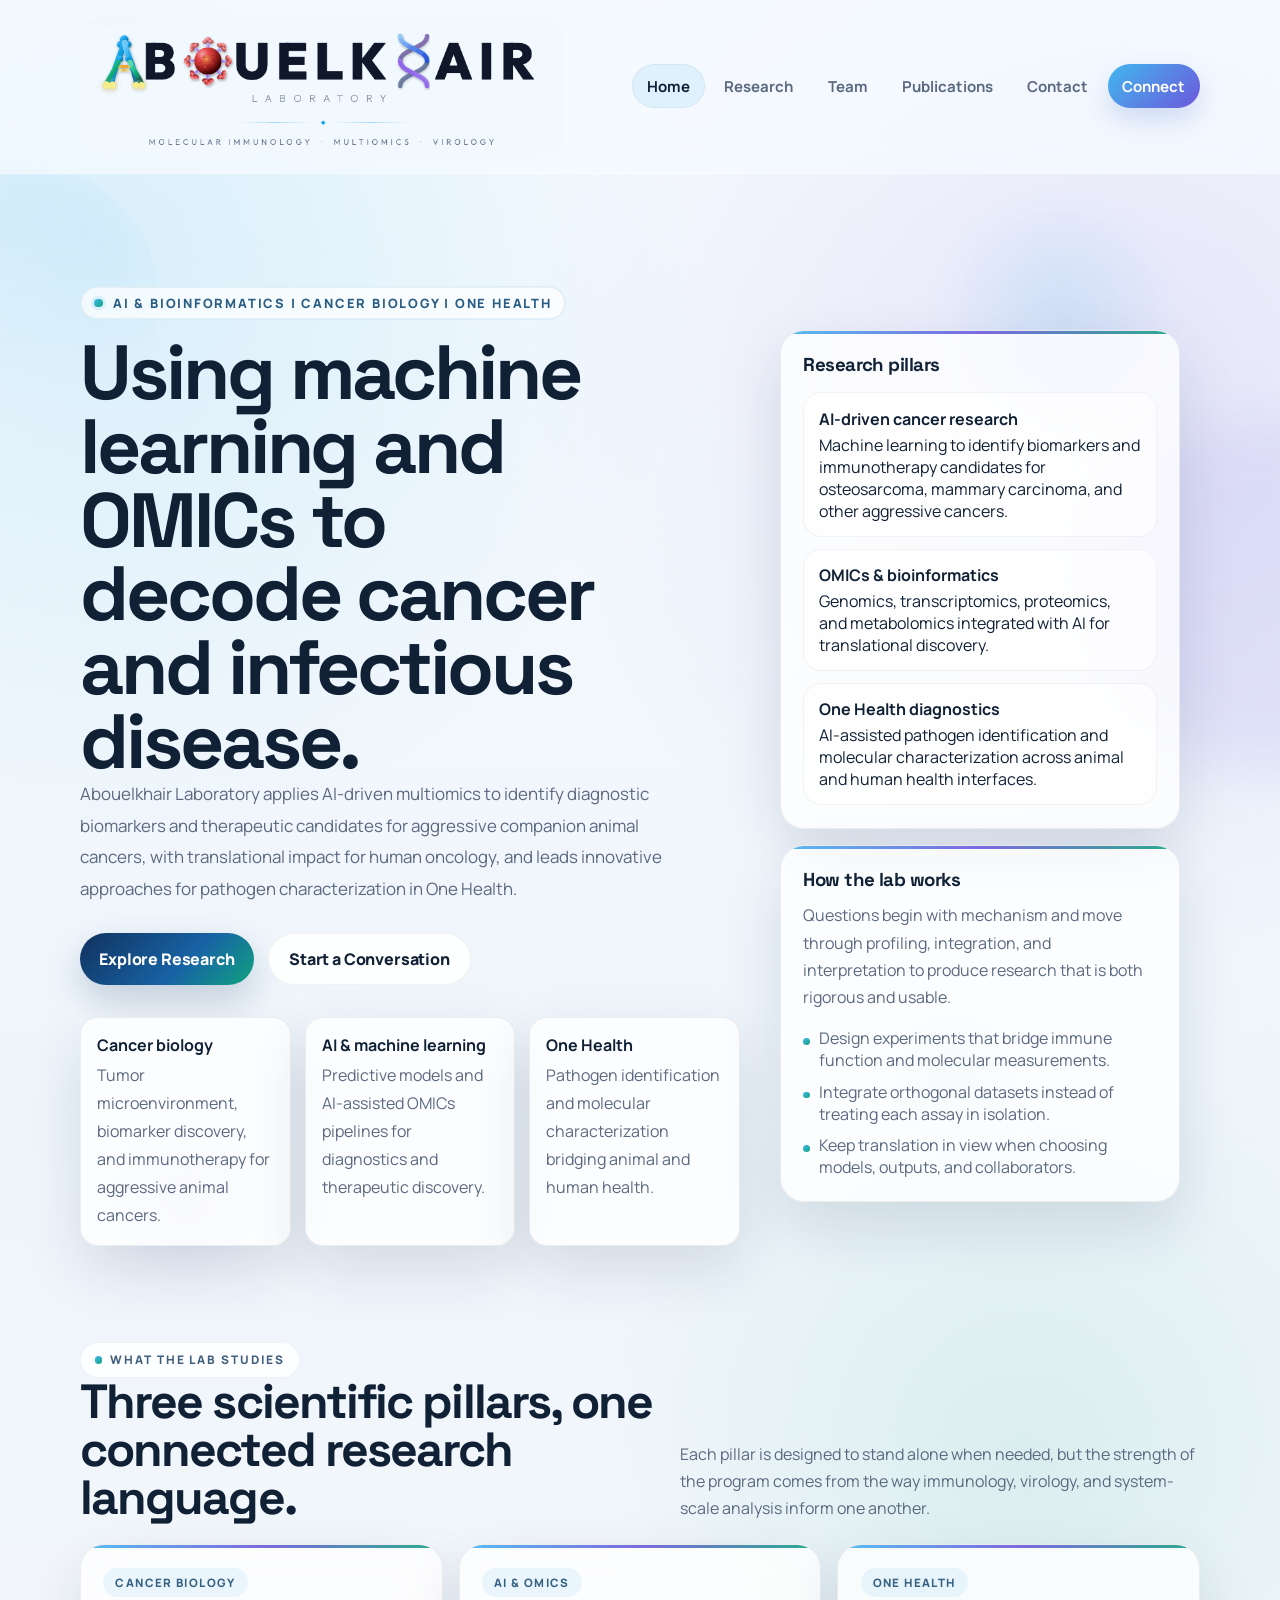
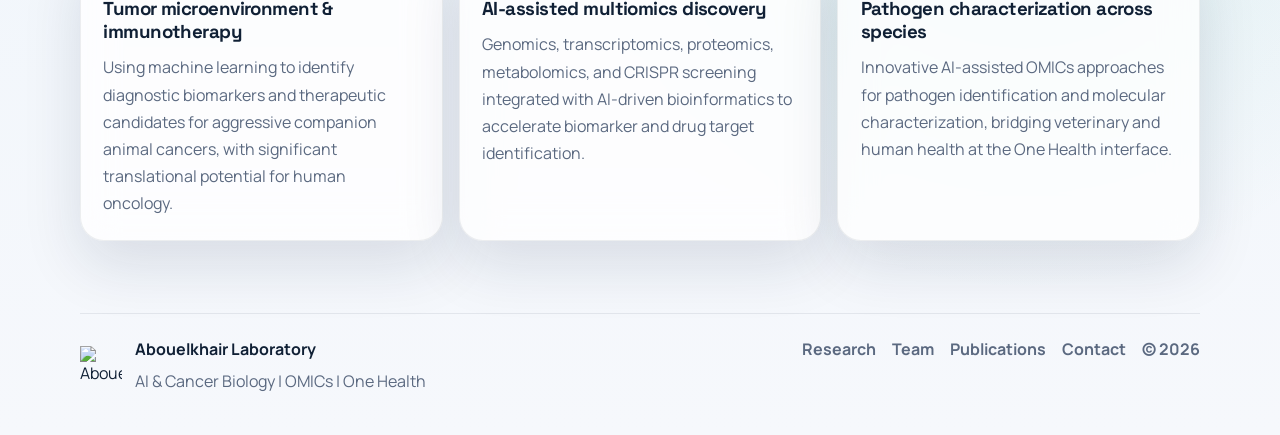
==== index.html @ d4a1c75f "Initial site snapshot" ====
<!DOCTYPE html>
<html lang="en">
<head>
  <meta charset="UTF-8">
  <meta name="viewport" content="width=device-width, initial-scale=1.0">
  <title>Abouelkhair Laboratory</title>
  <meta name="description" content="Abouelkhair Laboratory studies molecular immunology, multiomic discovery, and virology through an integrated, translational research lens.">
  <link rel="icon" href="assets/img/abouelkhair-lab-mark.svg" type="image/svg+xml">
  <link rel="stylesheet" href="assets/css/styles.css">
  <script defer src="assets/js/site.js"></script>
</head>
<body>
  <header class="site-header">
    <div class="container header-inner">
      <a class="brand-link" href="index.html" aria-label="Abouelkhair Laboratory home">
        <img class="brand-wordmark" src="assets/img/abouelkhair-lab-animated.gif" alt="Abouelkhair Laboratory">
      </a>
      <button class="nav-toggle" type="button" aria-expanded="false" aria-controls="site-nav">Menu</button>
      <nav class="site-nav" id="site-nav" data-open="false" aria-label="Primary">
        <a aria-current="page" href="index.html">Home</a>
        <a href="research.html">Research</a>
        <a href="team.html">Team</a>
        <a href="publications.html">Publications</a>
        <a href="contact.html">Contact</a>
        <a class="nav-cta" href="contact.html">Connect</a>
      </nav>
    </div>
  </header>

  <main>
    <section class="hero">
      <div class="orb orb-a"></div>
      <div class="orb orb-b"></div>
      <div class="orb orb-c"></div>
      <div class="container hero-grid">
        <div class="reveal">
          <span class="eyebrow">AI &amp; Bioinformatics | Cancer Biology | One Health</span>
          <h1>Using machine learning and OMICs to decode cancer and infectious disease.</h1>
          <p class="lede">Abouelkhair Laboratory applies AI-driven multiomics to identify diagnostic biomarkers and therapeutic candidates for aggressive companion animal cancers, with translational impact for human oncology, and leads innovative approaches for pathogen characterization in One Health.</p>
          <div class="hero-actions">
            <a class="button" href="research.html">Explore Research</a>
            <a class="button-ghost" href="contact.html">Start a Conversation</a>
          </div>
          <ul class="hero-metrics">
            <li>
              <strong>Cancer biology</strong>
              <span class="footer-copy">Tumor microenvironment, biomarker discovery, and immunotherapy for aggressive animal cancers.</span>
            </li>
            <li>
              <strong>AI &amp; machine learning</strong>
              <span class="footer-copy">Predictive models and AI-assisted OMICs pipelines for diagnostics and therapeutic discovery.</span>
            </li>
            <li>
              <strong>One Health</strong>
              <span class="footer-copy">Pathogen identification and molecular characterization bridging animal and human health.</span>
            </li>
          </ul>
        </div>

        <aside class="hero-panel reveal delay-1">
          <article class="signal-card">
            <h3>Research pillars</h3>
            <ul class="pillars">
              <li>
                <strong>AI-driven cancer research</strong>
                Machine learning to identify biomarkers and immunotherapy candidates for osteosarcoma, mammary carcinoma, and other aggressive cancers.
              </li>
              <li>
                <strong>OMICs &amp; bioinformatics</strong>
                Genomics, transcriptomics, proteomics, and metabolomics integrated with AI for translational discovery.
              </li>
              <li>
                <strong>One Health diagnostics</strong>
                AI-assisted pathogen identification and molecular characterization across animal and human health interfaces.
              </li>
            </ul>
          </article>

          <article class="signal-card">
            <h3>How the lab works</h3>
            <p>Questions begin with mechanism and move through profiling, integration, and interpretation to produce research that is both rigorous and usable.</p>
            <ul class="micro-list">
              <li>Design experiments that bridge immune function and molecular measurements.</li>
              <li>Integrate orthogonal datasets instead of treating each assay in isolation.</li>
              <li>Keep translation in view when choosing models, outputs, and collaborators.</li>
            </ul>
          </article>
        </aside>
      </div>
    </section>

    <section class="section">
      <div class="container">
        <div class="section-heading reveal">
          <div>
            <span class="kicker">What the lab studies</span>
            <h2>Three scientific pillars, one connected research language.</h2>
          </div>
          <p>Each pillar is designed to stand alone when needed, but the strength of the program comes from the way immunology, virology, and system-scale analysis inform one another.</p>
        </div>

        <div class="card-grid three-up">
          <article class="feature-card reveal">
            <span class="label-chip">Cancer Biology</span>
            <h3>Tumor microenvironment &amp; immunotherapy</h3>
            <p>Using machine learning to identify diagnostic biomarkers and therapeutic candidates for aggressive companion animal cancers, with significant translational potential for human oncology.</p>
          </article>
          <article class="feature-card reveal delay-1">
            <span class="label-chip">AI &amp; OMICs</span>
            <h3>AI-assisted multiomics discovery</h3>
            <p>Genomics, transcriptomics, proteomics, metabolomics, and CRISPR screening integrated with AI-driven bioinformatics to accelerate biomarker and drug target identification.</p>
          </article>
          <article class="feature-card reveal delay-2">
            <span class="label-chip">One Health</span>
            <h3>Pathogen characterization across species</h3>
            <p>Innovative AI-assisted OMICs approaches for pathogen identification and molecular characterization, bridging veterinary and human health at the One Health interface.</p>
          </article>
        </div>
      </div>
    </section>

  </main>

  <footer class="footer">
    <div class="container footer-inner">
      <div class="footer-brand">
        <img src="assets/img/abouelkhair-lab-mark.svg" alt="Abouelkhair Laboratory mark">
        <div>
          <strong>Abouelkhair Laboratory</strong>
          <p class="footer-copy">AI &amp; Cancer Biology | OMICs | One Health</p>
        </div>
      </div>
      <div class="footer-links">
        <a href="research.html">Research</a>
        <a href="team.html">Team</a>
        <a href="publications.html">Publications</a>
        <a href="contact.html">Contact</a>
        <span>© <span data-year></span></span>
      </div>
    </div>
  </footer>
</body>
</html>
---- assets/css/styles.css ----
@import url('https://fonts.googleapis.com/css2?family=Manrope:wght@400;500;600;700;800&family=Space+Grotesk:wght@500;700&display=swap');

:root {
  --bg: #eef4fb;
  --bg-strong: #f8fbfe;
  --surface: rgba(255, 255, 255, 0.84);
  --surface-strong: #ffffff;
  --ink: #0f1c31;
  --muted: #60708a;
  --line: rgba(15, 28, 49, 0.1);
  --sky: #32a6ea;
  --teal: #119d79;
  --violet: #6f55df;
  --crimson: #d94f4f;
  --gold: #eca939;
  --radius: 24px;
  --radius-sm: 18px;
  --shadow: 0 24px 60px rgba(34, 89, 164, 0.08);
  --shadow-soft: 0 14px 35px rgba(34, 89, 164, 0.06);
  --max: 1180px;
}

* {
  box-sizing: border-box;
}

html {
  scroll-behavior: smooth;
}

body {
  margin: 0;
  min-height: 100vh;
  font-family: 'Manrope', sans-serif;
  color: var(--ink);
  background:
    radial-gradient(circle at 12% 14%, rgba(72, 184, 242, 0.18), transparent 28%),
    radial-gradient(circle at 84% 20%, rgba(111, 85, 223, 0.12), transparent 22%),
    radial-gradient(circle at 78% 72%, rgba(17, 157, 121, 0.11), transparent 25%),
    linear-gradient(180deg, #f5f9fd 0%, var(--bg) 42%, #edf3fb 100%);
}

body::before {
  content: '';
  position: fixed;
  inset: 0;
  background:
    linear-gradient(rgba(255, 255, 255, 0.2), rgba(255, 255, 255, 0.2)),
    repeating-linear-gradient(90deg, transparent 0, transparent 79px, rgba(15, 28, 49, 0.018) 79px, rgba(15, 28, 49, 0.018) 80px),
    repeating-linear-gradient(180deg, transparent 0, transparent 79px, rgba(15, 28, 49, 0.018) 79px, rgba(15, 28, 49, 0.018) 80px);
  pointer-events: none;
  z-index: -2;
  mask-image: linear-gradient(180deg, rgba(0, 0, 0, 0.55), transparent 82%);
}

img {
  display: block;
  max-width: 100%;
}

a {
  color: inherit;
  text-decoration: none;
}

p {
  margin: 0;
}

.container {
  width: min(var(--max), calc(100% - 2rem));
  margin-inline: auto;
}

.site-header {
  position: sticky;
  top: 0;
  z-index: 40;
  backdrop-filter: blur(18px);
  background: rgba(248, 251, 254, 0.76);
  border-bottom: 1px solid rgba(15, 28, 49, 0.06);
}

.header-inner {
  display: flex;
  align-items: center;
  justify-content: space-between;
  gap: 1rem;
  padding: 1rem 0;
}

.brand-link {
  position: relative;
  display: inline-flex;
  align-items: center;
  flex-shrink: 0;
  width: clamp(340px, 38vw, 520px);
  height: clamp(96px, 11vw, 150px);
  overflow: hidden;
  border-radius: 26px;
}

.brand-wordmark {
  width: 100%;
  height: 100%;
  object-fit: cover;
  object-position: center;
  transform: scale(1.58);
  transform-origin: center;
  mix-blend-mode: multiply;
}

.site-nav {
  display: flex;
  align-items: center;
  gap: 0.4rem;
}

.site-nav a {
  padding: 0.78rem 1rem;
  border-radius: 999px;
  font-size: 0.95rem;
  font-weight: 700;
  color: var(--muted);
  transition: background-color 180ms ease, color 180ms ease, transform 180ms ease;
}

.site-nav a:hover,
.site-nav a:focus-visible {
  color: var(--ink);
  background: rgba(255, 255, 255, 0.86);
  outline: none;
}

.site-nav a[aria-current='page'] {
  color: var(--ink);
  background: rgba(255, 255, 255, 0.92);
  box-shadow: inset 0 0 0 1px rgba(15, 28, 49, 0.05);
}

.site-nav .nav-cta {
  color: #fff;
  background: linear-gradient(135deg, var(--sky), var(--violet));
  box-shadow: 0 12px 24px rgba(80, 119, 209, 0.22);
}

.site-nav .nav-cta:hover,
.site-nav .nav-cta:focus-visible {
  color: #fff;
  background: linear-gradient(135deg, #2f98db, #624cce);
}

.nav-toggle {
  display: none;
  border: 0;
  border-radius: 999px;
  padding: 0.85rem 1rem;
  background: rgba(255, 255, 255, 0.92);
  color: var(--ink);
  font: inherit;
  font-weight: 700;
  box-shadow: inset 0 0 0 1px rgba(15, 28, 49, 0.06);
}

.hero {
  position: relative;
  padding: clamp(4rem, 9vw, 7rem) 0 4rem;
}

.hero-grid,
.split-grid,
.approach-grid,
.contact-grid,
.profile-grid {
  display: grid;
  gap: 1.25rem;
}

.hero-grid {
  grid-template-columns: minmax(0, 1.2fr) minmax(320px, 0.8fr);
  align-items: center;
}

.eyebrow,
.kicker,
.pill {
  display: inline-flex;
  align-items: center;
  gap: 0.5rem;
  border-radius: 999px;
  padding: 0.6rem 0.95rem;
  font-size: 0.74rem;
  font-weight: 800;
  letter-spacing: 0.16em;
  text-transform: uppercase;
  color: #40607e;
  background: rgba(255, 255, 255, 0.86);
  box-shadow: inset 0 0 0 1px rgba(15, 28, 49, 0.05);
}

.eyebrow::before,
.kicker::before {
  content: '';
  width: 0.45rem;
  height: 0.45rem;
  border-radius: 999px;
  background: linear-gradient(135deg, var(--sky), var(--teal));
}

.hero h1,
.page-hero h1,
.section-heading h2,
.cta-banner h2,
.card-title {
  margin: 0;
  font-family: 'Space Grotesk', sans-serif;
  letter-spacing: -0.04em;
}

.hero h1 {
  margin-top: 1rem;
  font-size: clamp(2.9rem, 6vw, 5.3rem);
  line-height: 0.96;
  max-width: 11ch;
}

.page-hero h1 {
  margin-top: 1rem;
  font-size: clamp(2.3rem, 5vw, 4.2rem);
  line-height: 0.98;
  max-width: 12ch;
}

.lede,
.page-lede,
.section-heading p,
.feature-card p,
.method-card p,
.info-card p,
.publication-item p,
.signal-card p,
.callout-card p,
.footer-copy,
.contact-note,
.team-note {
  color: var(--muted);
  line-height: 1.7;
}

.lede,
.page-lede {
  margin-top: 1.25rem;
  font-size: 1.08rem;
  max-width: 57ch;
}

.hero-actions,
.banner-actions,
.inline-actions {
  display: flex;
  flex-wrap: wrap;
  gap: 0.8rem;
  margin-top: 1.75rem;
}

.button,
.button-ghost {
  display: inline-flex;
  align-items: center;
  justify-content: center;
  gap: 0.6rem;
  min-height: 3.25rem;
  padding: 0.9rem 1.3rem;
  border-radius: 999px;
  font-weight: 800;
  letter-spacing: -0.01em;
  transition: transform 180ms ease, box-shadow 180ms ease, background-color 180ms ease;
}

.button {
  color: #fff;
  background: linear-gradient(135deg, var(--sky), var(--violet));
  box-shadow: 0 16px 30px rgba(74, 118, 213, 0.24);
}

.button:hover,
.button:focus-visible,
.button-ghost:hover,
.button-ghost:focus-visible {
  transform: translateY(-2px);
  outline: none;
}

.button-ghost {
  color: var(--ink);
  background: rgba(255, 255, 255, 0.92);
  box-shadow: inset 0 0 0 1px rgba(15, 28, 49, 0.06);
}

.hero-metrics,
.pillars,
.card-grid,
.publication-list,
.contact-list,
.timeline,
.micro-list {
  list-style: none;
  padding: 0;
  margin: 0;
}

.hero-metrics {
  display: grid;
  grid-template-columns: repeat(3, minmax(0, 1fr));
  gap: 0.85rem;
  margin-top: 2rem;
}

.hero-metrics li,
.signal-card,
.feature-card,
.method-card,
.info-card,
.callout-card,
.publication-item,
.timeline li,
.team-card,
.quote-card {
  background: var(--surface);
  border: 1px solid rgba(15, 28, 49, 0.07);
  box-shadow: var(--shadow);
  backdrop-filter: blur(18px);
}

.hero-metrics li {
  padding: 1rem;
  border-radius: var(--radius-sm);
}

.hero-metrics strong {
  display: block;
  font-size: 1rem;
  margin-bottom: 0.3rem;
}

.hero-panel {
  display: grid;
  gap: 1rem;
}

.signal-card,
.feature-card,
.method-card,
.info-card,
.callout-card,
.team-card,
.quote-card {
  position: relative;
  overflow: hidden;
  border-radius: var(--radius);
  padding: 1.4rem;
}

.signal-card::before,
.feature-card::before,
.method-card::before,
.info-card::before,
.callout-card::before,
.team-card::before,
.quote-card::before {
  content: '';
  position: absolute;
  inset: 0 auto auto 0;
  width: 100%;
  height: 3px;
  background: linear-gradient(90deg, var(--sky), var(--violet), var(--teal));
  opacity: 0.9;
}

.signal-card h3,
.feature-card h3,
.method-card h3,
.info-card h3,
.publication-item h3,
.team-card h3,
.quote-card h3 {
  margin: 0 0 0.7rem;
  font-family: 'Space Grotesk', sans-serif;
  letter-spacing: -0.03em;
}

.pillars {
  display: grid;
  gap: 0.75rem;
  margin-top: 1rem;
}

.pillars li {
  padding: 0.95rem 1rem;
  border-radius: 18px;
  background: rgba(255, 255, 255, 0.66);
  box-shadow: inset 0 0 0 1px rgba(15, 28, 49, 0.05);
}

.pillars strong,
.micro-list strong {
  display: block;
  margin-bottom: 0.25rem;
}

.micro-list {
  display: grid;
  gap: 0.6rem;
  margin-top: 1rem;
}

.micro-list li {
  padding-left: 1rem;
  color: var(--muted);
  position: relative;
}

.micro-list li::before {
  content: '';
  position: absolute;
  left: 0;
  top: 0.68rem;
  width: 0.42rem;
  height: 0.42rem;
  border-radius: 999px;
  background: linear-gradient(135deg, var(--sky), var(--teal));
}

.section,
.page-hero {
  padding: 0 0 4.5rem;
}

.section-heading {
  display: flex;
  justify-content: space-between;
  align-items: end;
  gap: 1.5rem;
  margin-bottom: 1.4rem;
}

.section-heading h2 {
  font-size: clamp(1.8rem, 4vw, 3rem);
  line-height: 1;
}

.section-heading p {
  max-width: 52ch;
}

.card-grid {
  display: grid;
  gap: 1rem;
}

.three-up {
  grid-template-columns: repeat(3, minmax(0, 1fr));
}

.two-up {
  grid-template-columns: repeat(2, minmax(0, 1fr));
}

.accent-band {
  margin: 1rem 0 4.5rem;
  padding: 3rem 0;
  background: linear-gradient(180deg, rgba(255, 255, 255, 0.44), rgba(255, 255, 255, 0.2));
  border-block: 1px solid rgba(15, 28, 49, 0.06);
}

.approach-grid,
.contact-grid,
.profile-grid {
  grid-template-columns: repeat(2, minmax(0, 1fr));
  align-items: start;
}

.timeline {
  display: grid;
  gap: 0.85rem;
}

.timeline li {
  display: grid;
  grid-template-columns: auto 1fr;
  gap: 1rem;
  align-items: start;
  border-radius: var(--radius-sm);
  padding: 1.1rem;
}

.timeline-step {
  display: inline-grid;
  place-items: center;
  width: 2.4rem;
  height: 2.4rem;
  border-radius: 999px;
  font-size: 0.86rem;
  font-weight: 800;
  color: #fff;
  background: linear-gradient(135deg, var(--sky), var(--violet));
}

.timeline strong {
  display: block;
  margin-bottom: 0.35rem;
}

.quote-card {
  background:
    radial-gradient(circle at 100% 0%, rgba(50, 166, 234, 0.14), transparent 36%),
    radial-gradient(circle at 0% 100%, rgba(111, 85, 223, 0.14), transparent 36%),
    var(--surface);
}

.quote-card blockquote {
  margin: 0;
  font-family: 'Space Grotesk', sans-serif;
  font-size: clamp(1.35rem, 3vw, 2rem);
  line-height: 1.18;
}

.quote-card figcaption {
  margin-top: 1.25rem;
  color: var(--muted);
}

.retreat-gallery-card {
  padding: 1rem;
}

.retreat-gallery-grid {
  display: grid;
  grid-template-columns: repeat(2, minmax(0, 1fr));
  gap: 1rem;
}

.retreat-gallery-photo {
  width: 100%;
  height: 100%;
  max-height: 42rem;
  object-fit: cover;
  border-radius: 20px;
  box-shadow: var(--shadow-soft);
}

.label-chip {
  display: inline-flex;
  align-items: center;
  border-radius: 999px;
  padding: 0.45rem 0.75rem;
  font-size: 0.72rem;
  font-weight: 800;
  letter-spacing: 0.12em;
  text-transform: uppercase;
  color: #376281;
  background: rgba(50, 166, 234, 0.09);
}

.publication-list {
  display: grid;
  gap: 1rem;
}

.publication-item {
  display: grid;
  grid-template-columns: auto 1fr;
  gap: 1rem;
  padding: 1.35rem;
  border-radius: var(--radius);
}

.publication-year {
  display: inline-flex;
  align-items: center;
  justify-content: center;
  min-width: 4.6rem;
  height: fit-content;
  border-radius: 18px;
  padding: 0.7rem 0.9rem;
  font-family: 'Space Grotesk', sans-serif;
  font-size: 1.05rem;
  font-weight: 700;
  color: var(--violet);
  background: rgba(111, 85, 223, 0.08);
}

.publication-note,
.notice-bar {
  margin-top: 1rem;
  border-radius: var(--radius-sm);
  padding: 1rem 1.1rem;
  color: var(--muted);
  background: rgba(255, 255, 255, 0.7);
  box-shadow: inset 0 0 0 1px rgba(15, 28, 49, 0.05);
}

.team-photo-large {
  min-height: 15rem;
  aspect-ratio: auto;
}

.team-member-photo {
  width: 100%;
  border-radius: 20px;
  object-fit: cover;
  aspect-ratio: 4 / 3;
  display: block;
  margin-bottom: 0.75rem;
}

.team-member-photo-large {
  margin-bottom: 0;
  min-height: 18rem;
}

.team-member-monogram {
  display: grid;
  place-items: center;
  aspect-ratio: 4 / 3;
  margin-bottom: 1rem;
  border-radius: 20px;
  background:
    radial-gradient(circle at 20% 15%, rgba(50, 166, 234, 0.2), transparent 30%),
    radial-gradient(circle at 85% 85%, rgba(111, 85, 223, 0.22), transparent 32%),
    linear-gradient(135deg, rgba(255, 255, 255, 0.92), rgba(233, 241, 251, 0.96));
  box-shadow: inset 0 0 0 1px rgba(15, 28, 49, 0.06);
}

.team-member-monogram span {
  display: inline-grid;
  place-items: center;
  width: 4.8rem;
  height: 4.8rem;
  border-radius: 999px;
  font-family: 'Space Grotesk', sans-serif;
  font-size: 1.45rem;
  font-weight: 700;
  letter-spacing: 0.04em;
  color: var(--ink);
  background: rgba(255, 255, 255, 0.92);
  box-shadow: 0 12px 24px rgba(34, 89, 164, 0.12);
}

.contact-list {
  display: grid;
  gap: 0.9rem;
}

.contact-list li {
  border-radius: var(--radius-sm);
  padding: 1rem 1.1rem;
  background: rgba(255, 255, 255, 0.72);
  box-shadow: inset 0 0 0 1px rgba(15, 28, 49, 0.05);
}

.contact-list span,
.meta-label {
  display: block;
  font-size: 0.75rem;
  font-weight: 800;
  letter-spacing: 0.15em;
  text-transform: uppercase;
  color: #6d7d96;
}

.contact-list strong {
  display: block;
  margin-top: 0.35rem;
}

.cta-banner {
  display: flex;
  align-items: center;
  justify-content: space-between;
  gap: 1.5rem;
  margin-bottom: 4rem;
  padding: clamp(1.6rem, 4vw, 2.4rem);
  border-radius: 30px;
  color: #fff;
  background:
    radial-gradient(circle at 0% 100%, rgba(255, 255, 255, 0.14), transparent 34%),
    radial-gradient(circle at 100% 0%, rgba(255, 255, 255, 0.12), transparent 38%),
    linear-gradient(135deg, #218fce, #6052d7 54%, #17a17a);
  box-shadow: 0 25px 55px rgba(73, 105, 196, 0.22);
}

.cta-banner p {
  max-width: 52ch;
  color: rgba(255, 255, 255, 0.84);
}

.cta-banner .button-ghost {
  color: #fff;
  background: rgba(255, 255, 255, 0.12);
  box-shadow: inset 0 0 0 1px rgba(255, 255, 255, 0.22);
}

.footer {
  padding: 0 0 2.5rem;
}

.footer-inner {
  display: flex;
  align-items: center;
  justify-content: space-between;
  gap: 1rem;
  border-top: 1px solid rgba(15, 28, 49, 0.08);
  padding-top: 1.25rem;
}

.footer-brand {
  display: inline-flex;
  align-items: center;
  gap: 0.8rem;
}

.footer-brand img {
  width: 42px;
  height: 42px;
}

.footer-links {
  display: flex;
  gap: 1rem;
  color: var(--muted);
}

.footer-links a:hover,
.footer-links a:focus-visible {
  color: var(--ink);
  outline: none;
}

.orb {
  position: absolute;
  border-radius: 999px;
  filter: blur(14px);
  opacity: 0.55;
  pointer-events: none;
}

.orb-a {
  width: 15rem;
  height: 15rem;
  top: 1rem;
  right: 8%;
  background: radial-gradient(circle, rgba(50, 166, 234, 0.25), transparent 70%);
}

.orb-b {
  width: 12rem;
  height: 12rem;
  bottom: 1rem;
  left: 7%;
  background: radial-gradient(circle, rgba(111, 85, 223, 0.18), transparent 68%);
}

.orb-c {
  width: 9rem;
  height: 9rem;
  bottom: 15%;
  right: 20%;
  background: radial-gradient(circle, rgba(17, 157, 121, 0.18), transparent 70%);
}

.reveal {
  animation: riseIn 720ms cubic-bezier(0.2, 0.8, 0.2, 1) both;
}

.delay-1 {
  animation-delay: 80ms;
}

.delay-2 {
  animation-delay: 160ms;
}

.delay-3 {
  animation-delay: 240ms;
}

@keyframes riseIn {
  from {
    opacity: 0;
    transform: translateY(20px);
  }

  to {
    opacity: 1;
    transform: translateY(0);
  }
}

@media (prefers-reduced-motion: reduce) {
  html {
    scroll-behavior: auto;
  }

  .reveal,
  .delay-1,
  .delay-2,
  .delay-3 {
    animation: none;
  }

  .button,
  .button-ghost,
  .site-nav a {
    transition: none;
  }
}

@media (max-width: 980px) {
  .nav-toggle {
    display: inline-flex;
  }

  .site-nav {
    position: absolute;
    top: calc(100% + 0.55rem);
    right: 1rem;
    display: none;
    width: min(92vw, 360px);
    flex-direction: column;
    align-items: stretch;
    gap: 0.3rem;
    padding: 0.8rem;
    border-radius: 24px;
    background: rgba(248, 251, 254, 0.96);
    border: 1px solid rgba(15, 28, 49, 0.07);
    box-shadow: var(--shadow);
  }

  .site-nav[data-open='true'] {
    display: flex;
  }

  .site-nav .nav-cta {
    margin-top: 0.3rem;
  }

  .hero-grid,
  .approach-grid,
  .contact-grid,
  .profile-grid,
  .three-up,
  .two-up {
    grid-template-columns: 1fr;
  }

  .retreat-gallery-grid {
    grid-template-columns: 1fr;
  }

  .hero h1,
  .page-hero h1 {
    max-width: none;
  }

  .team-member-photo-large {
    min-height: 0;
  }

  .section-heading,
  .cta-banner,
  .footer-inner {
    flex-direction: column;
    align-items: flex-start;
  }
}

@media (max-width: 720px) {
  .brand-link {
    width: min(74vw, 360px);
    height: min(23vw, 112px);
  }

  .hero-metrics {
    grid-template-columns: 1fr;
  }

  .publication-item {
    grid-template-columns: 1fr;
  }

  .publication-year {
    min-width: 0;
    width: fit-content;
  }
}

@media (max-width: 540px) {
  .container {
    width: min(var(--max), calc(100% - 1.25rem));
  }

  .hero {
    padding-top: 3.2rem;
  }

  .button,
  .button-ghost {
    width: 100%;
  }

  .hero-actions,
  .banner-actions,
  .inline-actions {
    flex-direction: column;
    align-items: stretch;
  }

  .signal-card,
  .feature-card,
  .method-card,
  .info-card,
  .callout-card,
  .team-card,
  .quote-card,
  .publication-item {
    padding: 1.2rem;
  }
}@import url('https://fonts.googleapis.com/css2?family=Manrope:wght@400;500;600;700;800&family=Space+Grotesk:wght@500;700&display=swap');

:root {
    --bg: #eef5fb;
    --bg-strong: #f8fbfe;
    --surface: rgba(255, 255, 255, 0.78);
    --surface-strong: rgba(255, 255, 255, 0.95);
    --ink: #102035;
    --muted: #5b6980;
    --line: rgba(16, 32, 53, 0.1);
    --sky: #42b7ee;
    --teal: #10a37f;
    --violet: #6c58dc;
    --red: #d94b4f;
    --gold: #e6aa46;
    --shadow: 0 24px 60px rgba(13, 32, 63, 0.12);
    --shadow-sm: 0 14px 30px rgba(13, 32, 63, 0.08);
    --radius-xl: 28px;
    --radius-lg: 24px;
    --radius-md: 18px;
    --max-width: 1120px;
}

* {
    box-sizing: border-box;
}

html {
    scroll-behavior: smooth;
}

body {
    margin: 0;
    font-family: 'Manrope', 'Segoe UI', sans-serif;
    color: var(--ink);
    background:
        radial-gradient(circle at 8% 12%, rgba(66, 183, 238, 0.16), transparent 28%),
        radial-gradient(circle at 88% 18%, rgba(108, 88, 220, 0.12), transparent 30%),
        radial-gradient(circle at 80% 72%, rgba(16, 163, 127, 0.1), transparent 24%),
        linear-gradient(180deg, var(--bg-strong) 0%, var(--bg) 54%, #f6f8fc 100%);
    min-height: 100vh;
}

body::before,
body::after {
    content: '';
    position: fixed;
    z-index: -1;
    pointer-events: none;
    border-radius: 999px;
    filter: blur(30px);
}

body::before {
    top: 10rem;
    left: -8rem;
    width: 18rem;
    height: 18rem;
    background: rgba(66, 183, 238, 0.14);
}

body::after {
    right: -10rem;
    bottom: 8rem;
    width: 22rem;
    height: 22rem;
    background: rgba(108, 88, 220, 0.1);
}

a {
    color: inherit;
    text-decoration: none;
}

img {
    display: block;
    max-width: 100%;
}

button,
input,
textarea {
    font: inherit;
}

::selection {
    background: rgba(66, 183, 238, 0.22);
}

.container {
    width: min(var(--max-width), calc(100% - 2rem));
    margin: 0 auto;
}

.site-header {
    position: sticky;
    top: 0;
    z-index: 30;
    border-bottom: 1px solid rgba(255, 255, 255, 0.4);
    background: rgba(245, 250, 255, 0.76);
    backdrop-filter: blur(18px);
}

.header-inner {
    display: flex;
    align-items: center;
    justify-content: space-between;
    gap: 1rem;
    padding: 1rem 0;
}

.brand-lockup {
    display: flex;
    align-items: center;
    gap: 0.85rem;
    min-width: 0;
}

.brand-mark {
    width: 3.15rem;
    height: 3.15rem;
    flex: 0 0 auto;
}

.brand-copy {
    display: grid;
    gap: 0.18rem;
    min-width: 0;
}

.brand-name {
    font-family: 'Space Grotesk', 'Segoe UI', sans-serif;
    font-size: 1.1rem;
    font-weight: 700;
    letter-spacing: -0.05em;
    line-height: 1;
}

.brand-tag {
    color: var(--muted);
    font-size: 0.67rem;
    font-weight: 700;
    letter-spacing: 0.22em;
    text-transform: uppercase;
    white-space: nowrap;
}

.site-nav {
    display: flex;
    align-items: center;
    gap: 0.3rem;
}

.site-nav a {
    padding: 0.72rem 0.92rem;
    border-radius: 999px;
    color: var(--muted);
    font-size: 0.94rem;
    font-weight: 700;
    transition: background-color 180ms ease, color 180ms ease, transform 180ms ease;
}

.site-nav a:hover,
.site-nav a:focus-visible,
.site-nav a[aria-current='page'] {
    background: rgba(66, 183, 238, 0.12);
    color: var(--ink);
}

.nav-toggle {
    display: none;
    border: 1px solid var(--line);
    border-radius: 999px;
    background: rgba(255, 255, 255, 0.78);
    color: var(--ink);
    padding: 0.75rem 0.95rem;
    font-weight: 700;
}

.main-content {
    display: block;
    padding: 2rem 0 4.5rem;
}

.page-hero {
    display: grid;
    grid-template-columns: minmax(0, 1.08fr) minmax(320px, 0.92fr);
    gap: 1.5rem;
    align-items: center;
    padding: 2rem 0 3rem;
}

.eyebrow {
    display: inline-flex;
    align-items: center;
    gap: 0.65rem;
    padding: 0.45rem 0.8rem;
    border-radius: 999px;
    background: rgba(255, 255, 255, 0.7);
    border: 1px solid rgba(66, 183, 238, 0.18);
    color: #2a5d83;
    font-size: 0.8rem;
    font-weight: 800;
    letter-spacing: 0.14em;
    text-transform: uppercase;
}

.eyebrow::before {
    content: '';
    width: 0.55rem;
    height: 0.55rem;
    border-radius: 999px;
    background: linear-gradient(135deg, var(--sky), var(--teal));
    box-shadow: 0 0 0 0.2rem rgba(66, 183, 238, 0.14);
}

.page-title {
    margin: 1rem 0 1rem;
    font-family: 'Space Grotesk', 'Segoe UI', sans-serif;
    font-size: clamp(2.6rem, 5vw, 4.95rem);
    line-height: 0.98;
    letter-spacing: -0.065em;
}

.lede {
    max-width: 62ch;
    margin: 0;
    color: var(--muted);
    font-size: 1.06rem;
    line-height: 1.85;
}

.hero-actions {
    display: flex;
    flex-wrap: wrap;
    gap: 0.9rem;
    margin-top: 1.8rem;
}

.button,
.button-secondary {
    display: inline-flex;
    align-items: center;
    justify-content: center;
    gap: 0.55rem;
    padding: 0.95rem 1.2rem;
    border-radius: 999px;
    font-weight: 800;
    transition: transform 180ms ease, box-shadow 180ms ease, border-color 180ms ease;
}

.button {
    background: linear-gradient(135deg, #10325e, #1863a5 60%, #10a37f);
    color: #fff;
    box-shadow: 0 14px 34px rgba(16, 50, 94, 0.2);
}

.button-secondary {
    border: 1px solid var(--line);
    background: rgba(255, 255, 255, 0.74);
    color: var(--ink);
}

.button:hover,
.button-secondary:hover,
.button:focus-visible,
.button-secondary:focus-visible {
    transform: translateY(-2px);
}

.hero-metadata {
    display: flex;
    flex-wrap: wrap;
    gap: 1rem;
    list-style: none;
    padding: 0;
    margin: 2rem 0 0;
}

.hero-metadata li {
    min-width: 10rem;
    padding: 1rem 1.1rem;
    border-radius: var(--radius-md);
    background: rgba(255, 255, 255, 0.62);
    border: 1px solid rgba(16, 32, 53, 0.08);
}

.metric-value {
    display: block;
    font-family: 'Space Grotesk', 'Segoe UI', sans-serif;
    font-size: 1.55rem;
    font-weight: 700;
    letter-spacing: -0.04em;
}

.metric-label {
    display: block;
    margin-top: 0.25rem;
    color: var(--muted);
    font-size: 0.79rem;
    font-weight: 700;
    letter-spacing: 0.14em;
    text-transform: uppercase;
}

.panel {
    border: 1px solid rgba(16, 32, 53, 0.08);
    border-radius: var(--radius-xl);
    background: var(--surface);
    box-shadow: var(--shadow);
    backdrop-filter: blur(22px);
}

.hero-panel {
    padding: 1.25rem;
}

.hero-logo {
    padding: 1.25rem;
    border-radius: 22px;
    background:
        linear-gradient(180deg, rgba(255, 255, 255, 0.9), rgba(246, 250, 255, 0.88)),
        linear-gradient(135deg, rgba(66, 183, 238, 0.12), rgba(108, 88, 220, 0.08));
    border: 1px solid rgba(66, 183, 238, 0.18);
}

.hero-logo img {
    width: min(100%, 36rem);
    margin: 0 auto;
}

.hero-logo-note {
    margin: 0.85rem 0 0;
    color: var(--muted);
    font-size: 0.92rem;
    line-height: 1.7;
    text-align: center;
}

.hero-pillar-grid,
.grid-3,
.grid-2,
.publication-list,
.process-stack,
.stack-list {
    display: grid;
    gap: 1rem;
}

.hero-pillar-grid,
.grid-3 {
    grid-template-columns: repeat(3, minmax(0, 1fr));
}

.grid-2,
.feature-band {
    grid-template-columns: repeat(2, minmax(0, 1fr));
}

.hero-pillar-grid {
    margin-top: 1rem;
}

.pillar-tile,
.card,
.publication-entry,
.process-step,
.detail-card {
    border-radius: var(--radius-lg);
    background: rgba(255, 255, 255, 0.86);
    border: 1px solid rgba(16, 32, 53, 0.08);
    box-shadow: var(--shadow-sm);
}

.pillar-tile,
.card,
.publication-entry,
.detail-card {
    padding: 1.25rem;
}

.pillar-tile h3,
.card h3,
.detail-card h3,
.cta-banner h2,
.section-head h2,
.publication-entry h3,
.note-panel h3,
.footer-title {
    margin: 0;
    font-family: 'Space Grotesk', 'Segoe UI', sans-serif;
    letter-spacing: -0.04em;
}

.pillar-tile h3,
.card h3,
.detail-card h3,
.publication-entry h3,
.note-panel h3 {
    font-size: 1.18rem;
}

.pillar-tile p,
.card p,
.detail-card p,
.publication-entry p,
.section-head p,
.note-panel p,
.footer-copy,
.contact-value,
.stack-list li,
.card-list li {
    margin: 0;
    color: var(--muted);
    line-height: 1.75;
}

.section {
    padding-top: 2rem;
}

.section-head {
    display: flex;
    align-items: end;
    justify-content: space-between;
    gap: 1rem;
    margin-bottom: 1.2rem;
}

.section-head h2 {
    font-size: clamp(1.8rem, 3vw, 3rem);
}

.section-head p {
    max-width: 40rem;
}

.card-list,
.stack-list {
    list-style: none;
    padding: 0;
    margin: 0.85rem 0 0;
}

.card-list li,
.stack-list li {
    position: relative;
    padding-left: 1rem;
}

.card-list li::before,
.stack-list li::before {
    content: '';
    position: absolute;
    top: 0.78rem;
    left: 0;
    width: 0.42rem;
    height: 0.42rem;
    border-radius: 999px;
    background: linear-gradient(135deg, var(--sky), var(--violet));
}

.feature-band {
    display: grid;
    gap: 1rem;
}

.process-step {
    display: flex;
    gap: 1rem;
    align-items: flex-start;
    padding: 1rem 1.1rem;
}

.step-index {
    flex: 0 0 auto;
    display: grid;
    place-items: center;
    width: 2.2rem;
    height: 2.2rem;
    border-radius: 16px;
    background: linear-gradient(135deg, var(--sky), #247ad1, var(--teal));
    color: #fff;
    font-family: 'Space Grotesk', 'Segoe UI', sans-serif;
    font-size: 0.98rem;
    font-weight: 700;
}

.step-body h3 {
    margin: 0 0 0.3rem;
    font-size: 1rem;
}

.badge-row {
    display: flex;
    flex-wrap: wrap;
    gap: 0.7rem;
    margin-top: 1rem;
}

.badge {
    display: inline-flex;
    align-items: center;
    gap: 0.45rem;
    padding: 0.5rem 0.75rem;
    border-radius: 999px;
    background: rgba(255, 255, 255, 0.78);
    border: 1px solid rgba(16, 32, 53, 0.08);
    color: #34506e;
    font-size: 0.78rem;
    font-weight: 800;
    letter-spacing: 0.12em;
    text-transform: uppercase;
}

.badge::before {
    content: '';
    width: 0.48rem;
    height: 0.48rem;
    border-radius: 999px;
    background: linear-gradient(135deg, var(--sky), var(--teal));
}

.note-panel {
    padding: 1.3rem;
    border-radius: var(--radius-xl);
    background:
        linear-gradient(135deg, rgba(255, 255, 255, 0.92), rgba(242, 248, 255, 0.8)),
        radial-gradient(circle at top right, rgba(66, 183, 238, 0.18), transparent 35%);
    border: 1px solid rgba(66, 183, 238, 0.18);
    box-shadow: var(--shadow-sm);
}

.note-panel p + p {
    margin-top: 0.75rem;
}

.publication-list {
    margin-top: 0;
}

.publication-entry {
    display: grid;
    grid-template-columns: 4.6rem 1fr;
    gap: 1rem;
    align-items: start;
}

.pub-year {
    display: inline-flex;
    align-items: center;
    justify-content: center;
    min-height: 3rem;
    border-radius: 18px;
    background: linear-gradient(135deg, rgba(66, 183, 238, 0.16), rgba(108, 88, 220, 0.16));
    color: #254f78;
    font-family: 'Space Grotesk', 'Segoe UI', sans-serif;
    font-size: 1rem;
    font-weight: 700;
}

.publication-entry h3 {
    margin-bottom: 0.35rem;
}

.contact-card {
    display: grid;
    gap: 0.5rem;
}

.contact-label {
    color: #2c5c81;
    font-size: 0.79rem;
    font-weight: 800;
    letter-spacing: 0.14em;
    text-transform: uppercase;
}

.contact-value {
    font-size: 1rem;
}

.cta-banner {
    display: flex;
    align-items: center;
    justify-content: space-between;
    gap: 1.25rem;
    padding: 1.5rem;
    border-radius: calc(var(--radius-xl) + 4px);
    background:
        radial-gradient(circle at top left, rgba(111, 184, 245, 0.18), transparent 28%),
        linear-gradient(135deg, #0f2341 0%, #1b4f88 55%, #0f7d88 100%);
    box-shadow: 0 24px 60px rgba(15, 35, 65, 0.25);
    color: #fff;
}

.cta-banner h2 {
    font-size: clamp(1.8rem, 2.8vw, 2.7rem);
}

.cta-banner p {
    margin: 0.55rem 0 0;
    max-width: 42rem;
    color: rgba(255, 255, 255, 0.8);
    line-height: 1.75;
}

.cta-actions {
    display: flex;
    gap: 0.85rem;
    flex-wrap: wrap;
}

.cta-banner .button-secondary {
    color: #fff;
    border-color: rgba(255, 255, 255, 0.18);
    background: rgba(255, 255, 255, 0.08);
}

.site-footer {
    padding: 2rem 0 3rem;
}

.footer-inner {
    display: flex;
    align-items: flex-start;
    justify-content: space-between;
    gap: 1rem;
    padding-top: 1.5rem;
    border-top: 1px solid rgba(16, 32, 53, 0.08);
}

.footer-title {
    font-size: 1.1rem;
}

.footer-copy {
    max-width: 28rem;
    margin-top: 0.45rem;
}

.footer-links {
    display: flex;
    flex-wrap: wrap;
    gap: 1rem;
    color: var(--muted);
    font-weight: 700;
}

.footer-meta {
    color: var(--muted);
    font-size: 0.92rem;
}

.reveal {
    opacity: 0;
    transform: translateY(18px);
}

body.is-ready .reveal {
    animation: rise-in 720ms cubic-bezier(0.2, 0.8, 0.2, 1) forwards;
    animation-delay: var(--delay, 0ms);
}

@keyframes rise-in {
    to {
        opacity: 1;
        transform: translateY(0);
    }
}

@media (max-width: 980px) {
    .page-hero,
    .feature-band,
    .grid-2,
    .grid-3,
    .hero-pillar-grid {
        grid-template-columns: 1fr;
    }

    .cta-banner,
    .footer-inner {
        flex-direction: column;
        align-items: flex-start;
    }
}

@media (max-width: 760px) {
    .header-inner {
        align-items: flex-start;
    }

    .brand-tag {
        white-space: normal;
    }

    .nav-toggle {
        display: inline-flex;
        align-items: center;
        justify-content: center;
    }

    .site-nav {
        position: absolute;
        top: calc(100% - 0.1rem);
        right: 1rem;
        flex-direction: column;
        align-items: stretch;
        min-width: min(18rem, calc(100vw - 2rem));
        padding: 0.8rem;
        border-radius: 24px;
        background: rgba(248, 251, 254, 0.96);
        border: 1px solid rgba(16, 32, 53, 0.08);
        box-shadow: var(--shadow);
        opacity: 0;
        pointer-events: none;
        transform: translateY(-8px);
        transition: opacity 180ms ease, transform 180ms ease;
    }

    body.nav-open .site-nav {
        opacity: 1;
        pointer-events: auto;
        transform: translateY(0);
    }

    .site-nav a {
        padding: 0.9rem 1rem;
    }

    .page-title {
        font-size: clamp(2.3rem, 12vw, 3.6rem);
    }

    .publication-entry {
        grid-template-columns: 1fr;
    }

    .hero-metadata li {
        width: 100%;
    }
}

@media (prefers-reduced-motion: reduce) {
    html {
        scroll-behavior: auto;
    }

    *,
    *::before,
    *::after {
        animation: none !important;
        transition: none !important;
    }

    .reveal {
        opacity: 1;
        transform: none;
    }
}
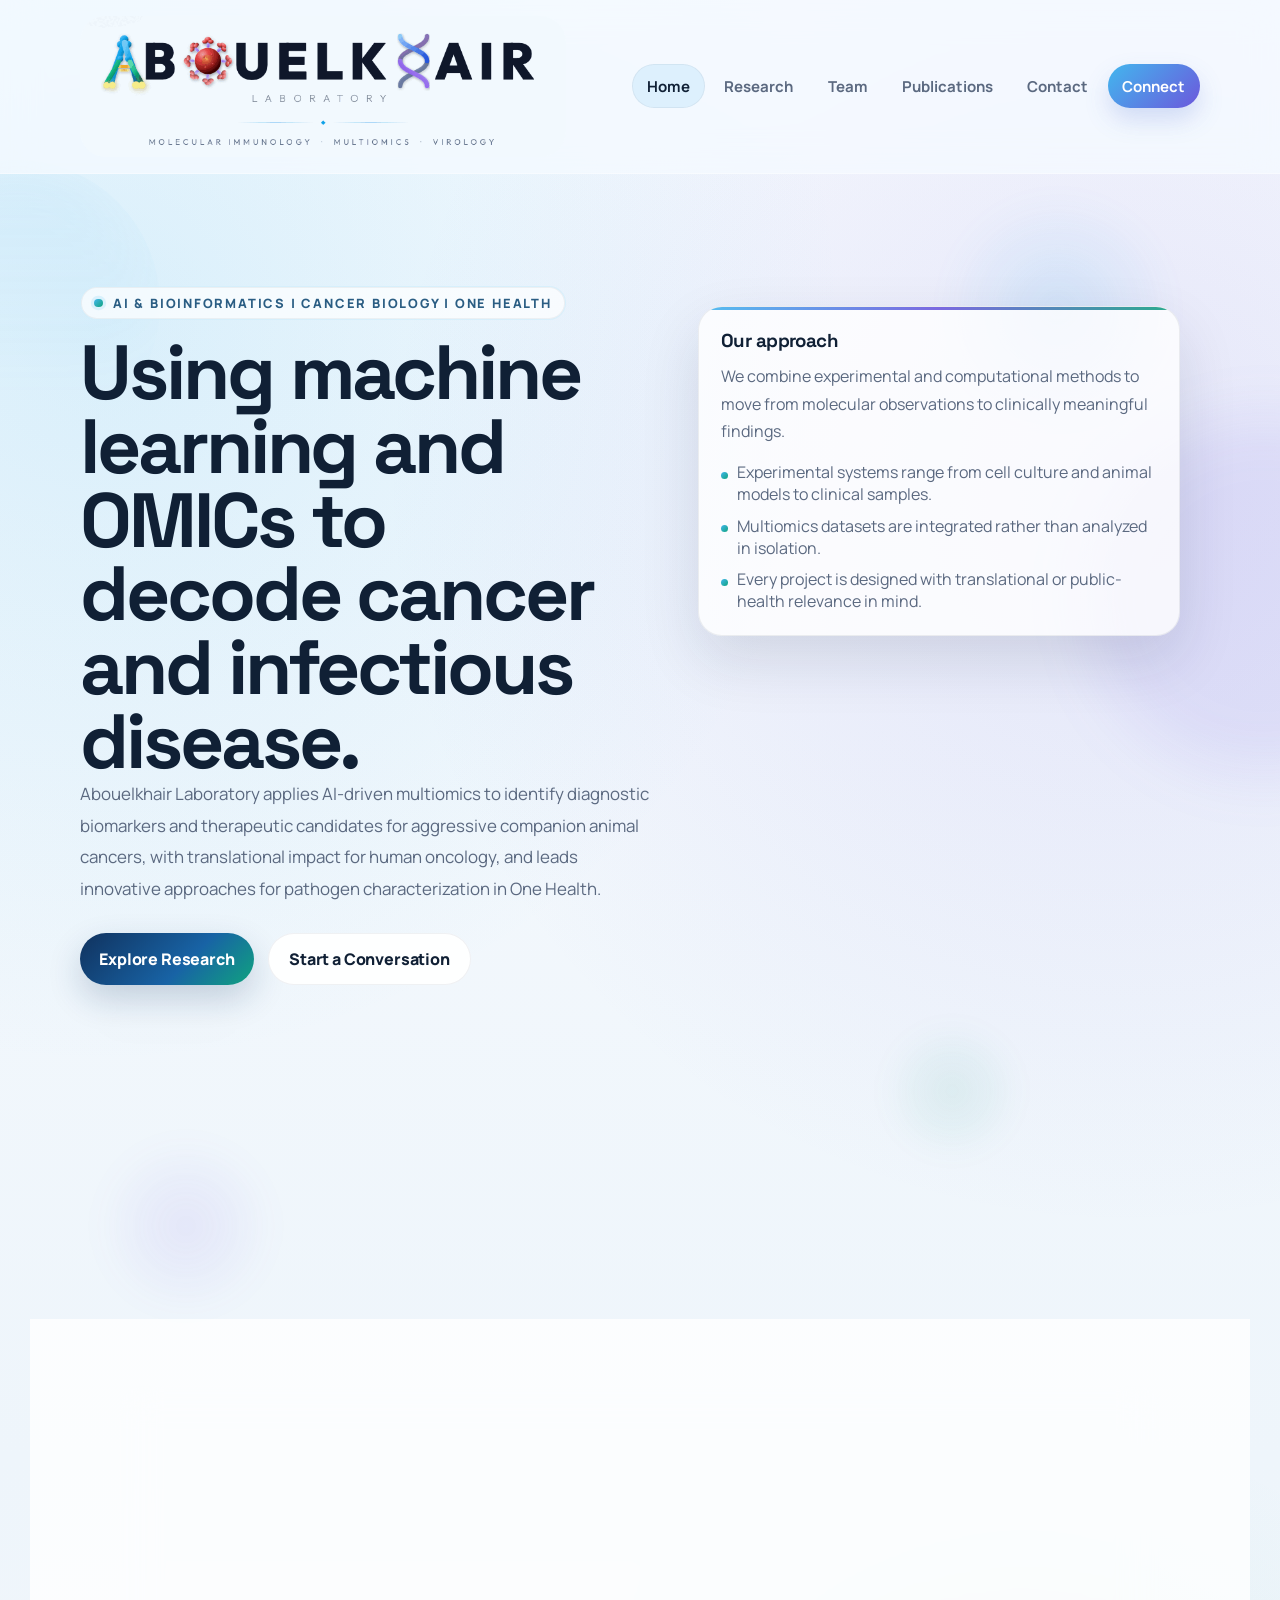
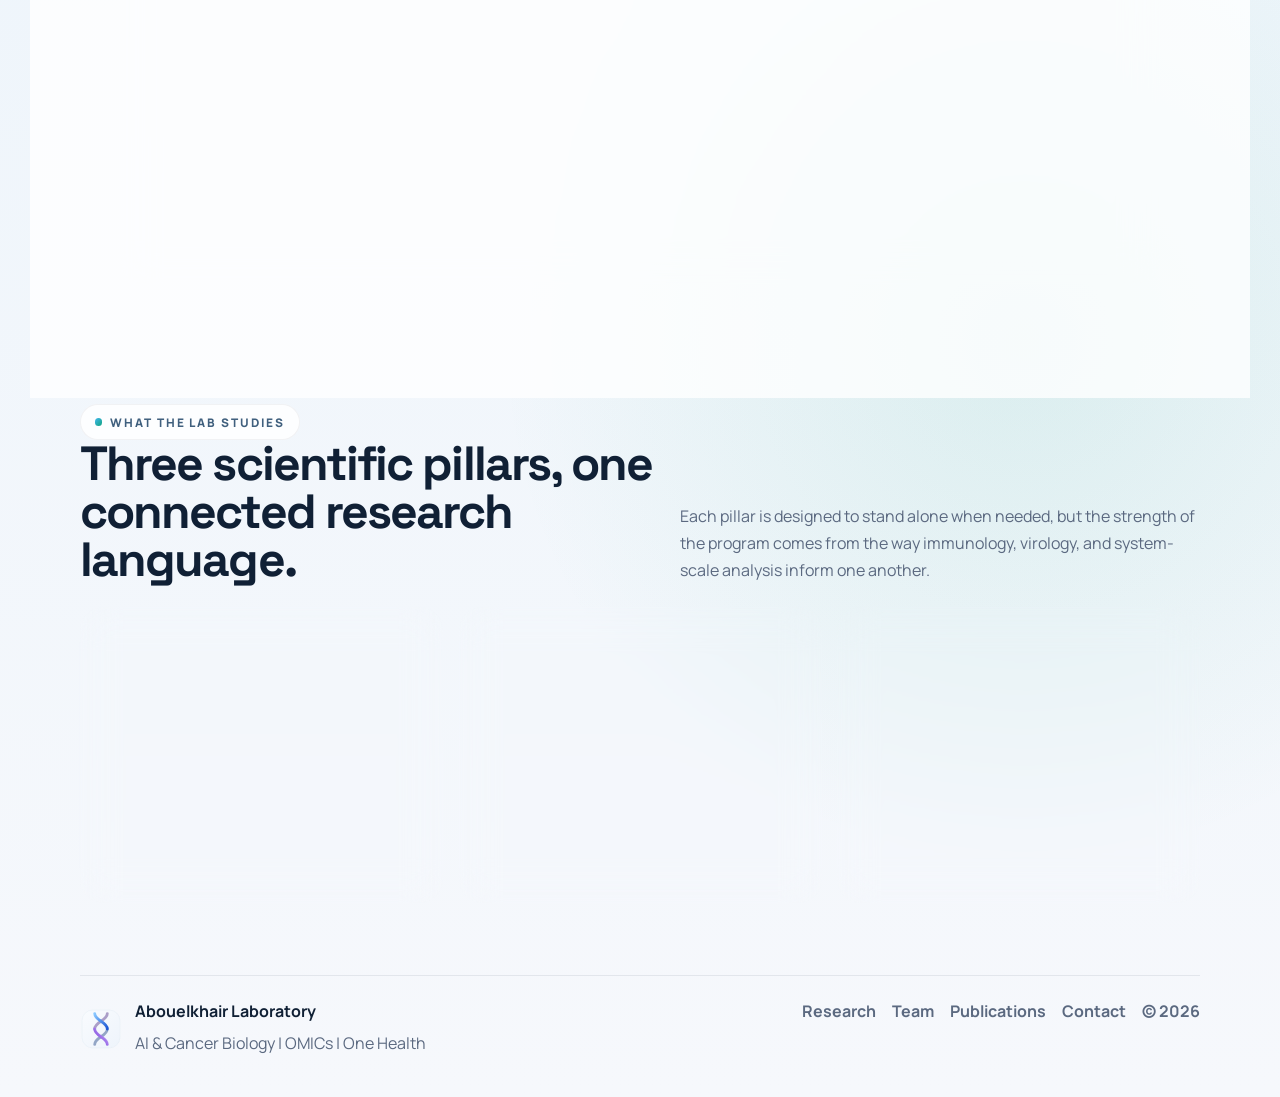
==== commit 9beda428: "Update lab site content" ====
--- a/index.html
+++ b/index.html
@@ -32,7 +32,7 @@
       <div class="orb orb-a"></div>
       <div class="orb orb-b"></div>
       <div class="orb orb-c"></div>
-      <div class="container hero-grid">
+      <div class="container hero-grid home-hero-grid">
         <div class="reveal">
           <span class="eyebrow">AI &amp; Bioinformatics | Cancer Biology | One Health</span>
           <h1>Using machine learning and OMICs to decode cancer and infectious disease.</h1>
@@ -59,33 +59,26 @@
 
         <aside class="hero-panel reveal delay-1">
           <article class="signal-card">
-            <h3>Research pillars</h3>
-            <ul class="pillars">
-              <li>
-                <strong>AI-driven cancer research</strong>
-                Machine learning to identify biomarkers and immunotherapy candidates for osteosarcoma, mammary carcinoma, and other aggressive cancers.
-              </li>
-              <li>
-                <strong>OMICs &amp; bioinformatics</strong>
-                Genomics, transcriptomics, proteomics, and metabolomics integrated with AI for translational discovery.
-              </li>
-              <li>
-                <strong>One Health diagnostics</strong>
-                AI-assisted pathogen identification and molecular characterization across animal and human health interfaces.
-              </li>
-            </ul>
-          </article>
-
-          <article class="signal-card">
-            <h3>How the lab works</h3>
-            <p>Questions begin with mechanism and move through profiling, integration, and interpretation to produce research that is both rigorous and usable.</p>
+            <h3>Our approach</h3>
+            <p>We combine experimental and computational methods to move from molecular observations to clinically meaningful findings.</p>
             <ul class="micro-list">
-              <li>Design experiments that bridge immune function and molecular measurements.</li>
-              <li>Integrate orthogonal datasets instead of treating each assay in isolation.</li>
-              <li>Keep translation in view when choosing models, outputs, and collaborators.</li>
+              <li>Experimental systems range from cell culture and animal models to clinical samples.</li>
+              <li>Multiomics datasets are integrated rather than analyzed in isolation.</li>
+              <li>Every project is designed with translational or public-health relevance in mind.</li>
             </ul>
           </article>
         </aside>
+      </div>
+    </section>
+
+    <section class="section">
+      <div class="container">
+        <figure class="quote-card reveal omics-feature-card">
+          <span class="label-chip">Single-Cell RNA-Seq</span>
+          <h2>Tumor microenvironment profiling in canine osteosarcoma</h2>
+          <img src="assets/img/OMICS.png" alt="Single-cell RNA sequencing overview of the tumor microenvironment in canine osteosarcoma" class="omics-feature-image" loading="lazy" decoding="async">
+          <figcaption>Single-cell RNA-seq analysis of the canine osteosarcoma tumor microenvironment.</figcaption>
+        </figure>
       </div>
     </section>
 
--- a/assets/css/styles.css
+++ b/assets/css/styles.css
@@ -549,6 +549,85 @@
   box-shadow: var(--shadow-soft);
 }
 
+.research-focus-section {
+  padding-top: 0;
+}
+
+.research-focus-grid {
+  display: grid;
+  grid-template-columns: minmax(0, 1fr) minmax(0, 1fr);
+  gap: 1.5rem;
+  align-items: start;
+}
+
+.research-image-inline {
+  display: block;
+  width: 100%;
+  max-width: 22rem;
+  margin: 0.75rem auto 0;
+  border-radius: 16px;
+  box-shadow: var(--shadow-soft);
+}
+
+.research-hero-h1 {
+  margin-top: 1rem;
+  font-size: clamp(2.3rem, 5vw, 4.2rem);
+  line-height: 0.98;
+  max-width: 22ch;
+  font-family: 'Space Grotesk', sans-serif;
+  letter-spacing: -0.04em;
+}
+
+.home-hero-grid {
+  grid-template-columns: minmax(0, 1.05fr) minmax(340px, 0.95fr);
+  align-items: start;
+}
+
+.home-hero-grid h1 {
+  max-width: 13.5ch;
+}
+
+.research-focus-card {
+  margin-top: 1.5rem;
+}
+
+.research-figure {
+  margin: 1rem 0 0;
+}
+
+.research-image {
+  display: block;
+  width: 100%;
+  max-width: 100%;
+  margin: 0;
+  min-height: 34rem;
+  object-fit: cover;
+  object-position: center;
+  border-radius: 20px;
+  background: rgba(255, 255, 255, 0.92);
+  box-shadow: var(--shadow-soft);
+}
+
+.research-figure figcaption {
+  margin-top: 0.75rem;
+  color: var(--muted);
+  line-height: 1.6;
+  text-align: center;
+}
+
+.omics-feature-card {
+  padding: 1rem;
+}
+
+.omics-feature-image {
+  display: block;
+  width: 100%;
+  margin-top: 1rem;
+  border-radius: 20px;
+  background: rgba(255, 255, 255, 0.92);
+  box-shadow: var(--shadow-soft);
+}
+
 .label-chip {
   display: inline-flex;
   align-items: center;
@@ -849,6 +928,7 @@
   .approach-grid,
   .contact-grid,
   .profile-grid,
+  .research-focus-grid,
   .three-up,
   .two-up {
     grid-template-columns: 1fr;
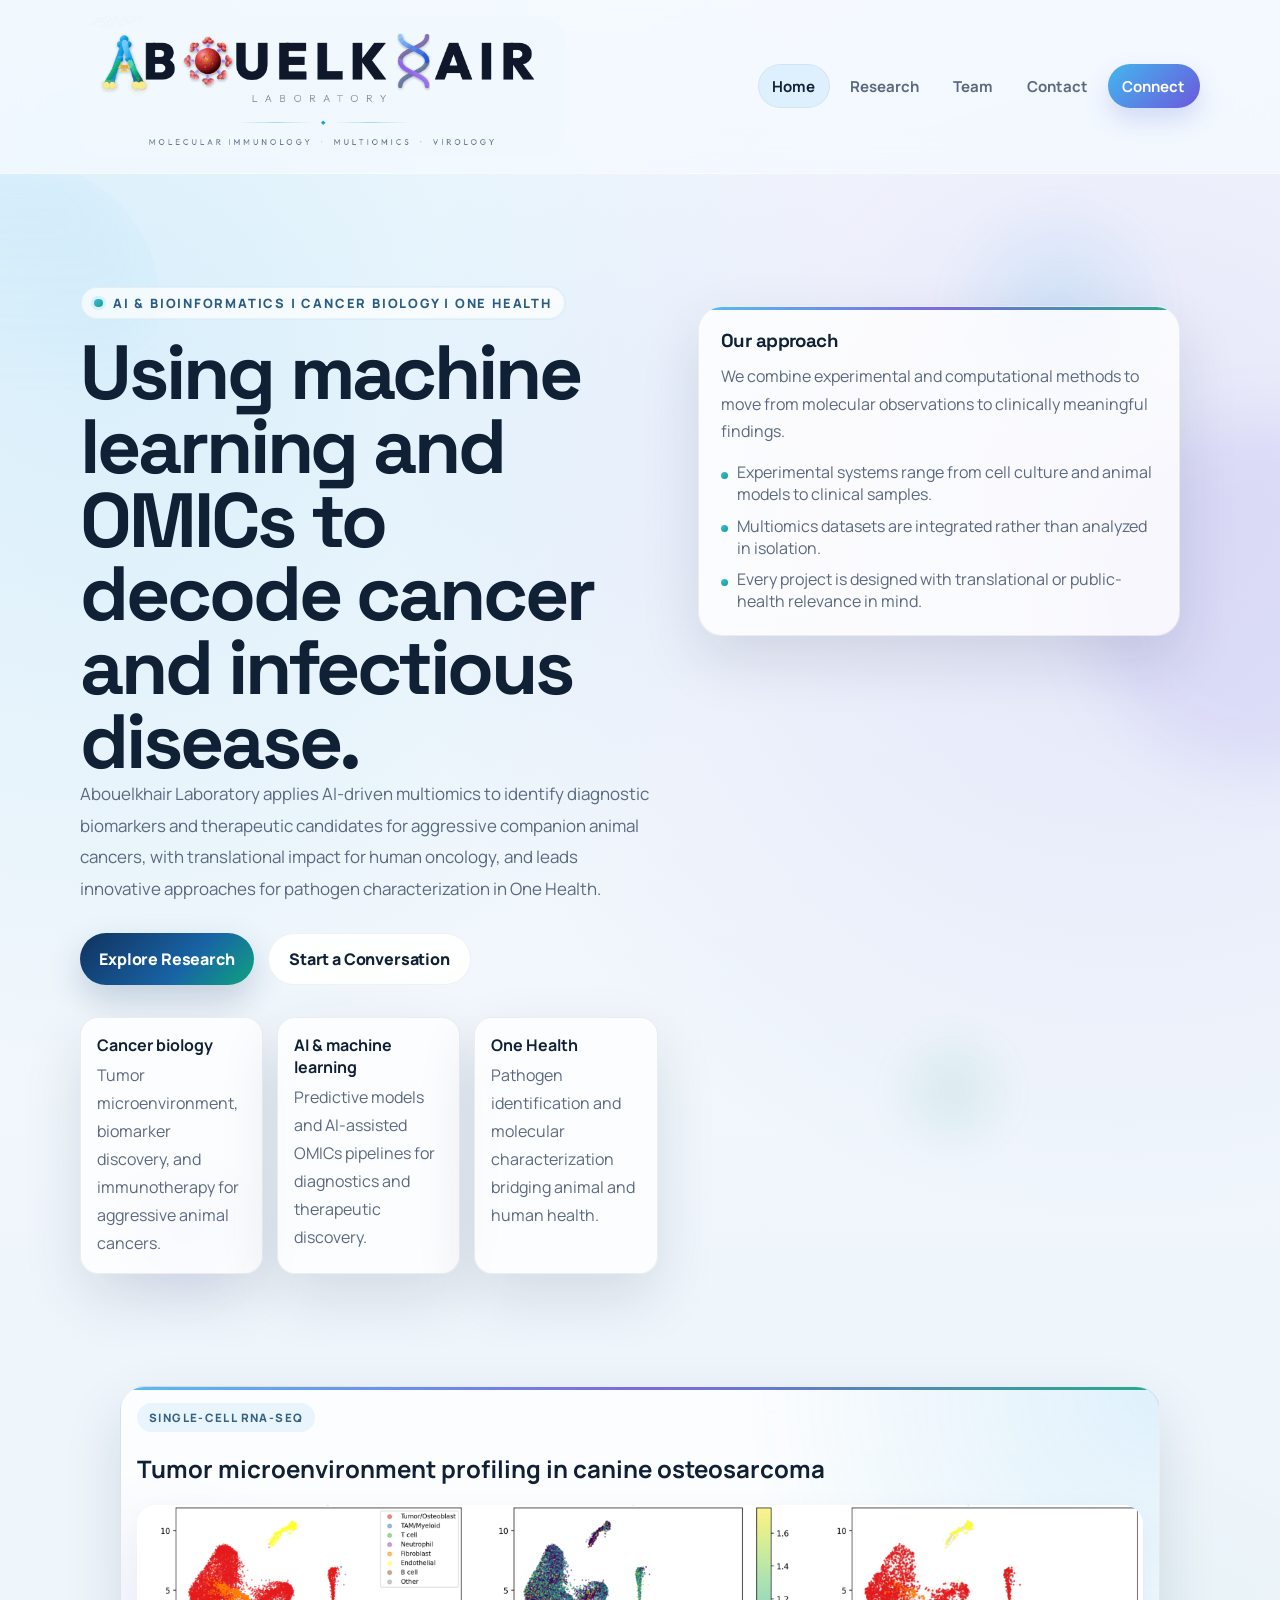
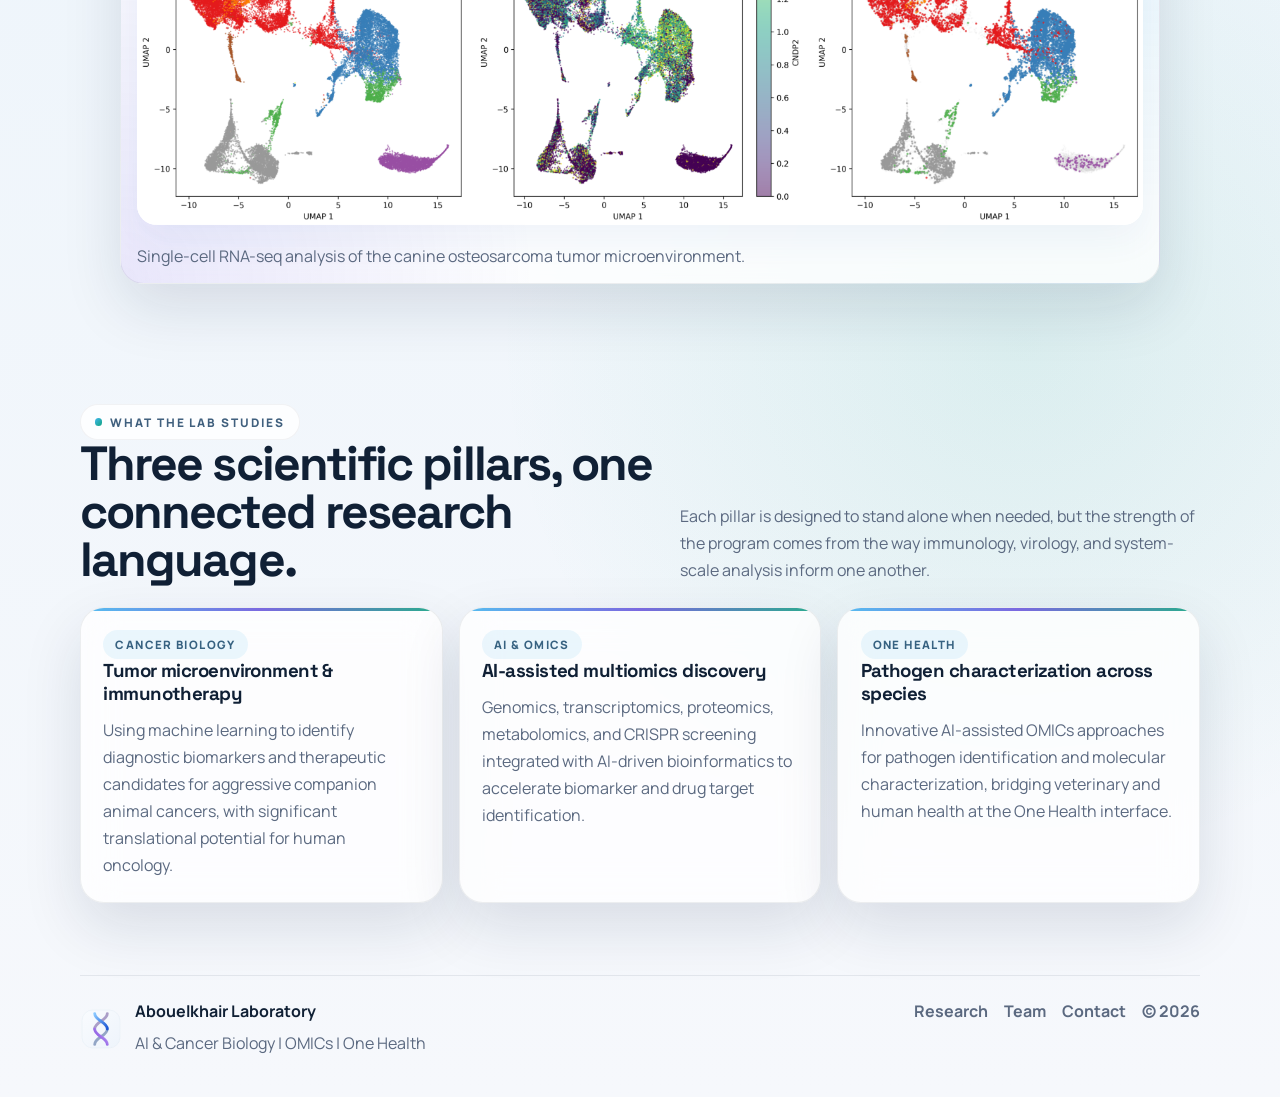
==== commit 69c60c74: "Refresh lab site content" ====
--- a/index.html
+++ b/index.html
@@ -20,7 +20,6 @@
         <a aria-current="page" href="index.html">Home</a>
         <a href="research.html">Research</a>
         <a href="team.html">Team</a>
-        <a href="publications.html">Publications</a>
         <a href="contact.html">Contact</a>
         <a class="nav-cta" href="contact.html">Connect</a>
       </nav>
@@ -126,7 +125,6 @@
       <div class="footer-links">
         <a href="research.html">Research</a>
         <a href="team.html">Team</a>
-        <a href="publications.html">Publications</a>
         <a href="contact.html">Contact</a>
         <span>© <span data-year></span></span>
       </div>
